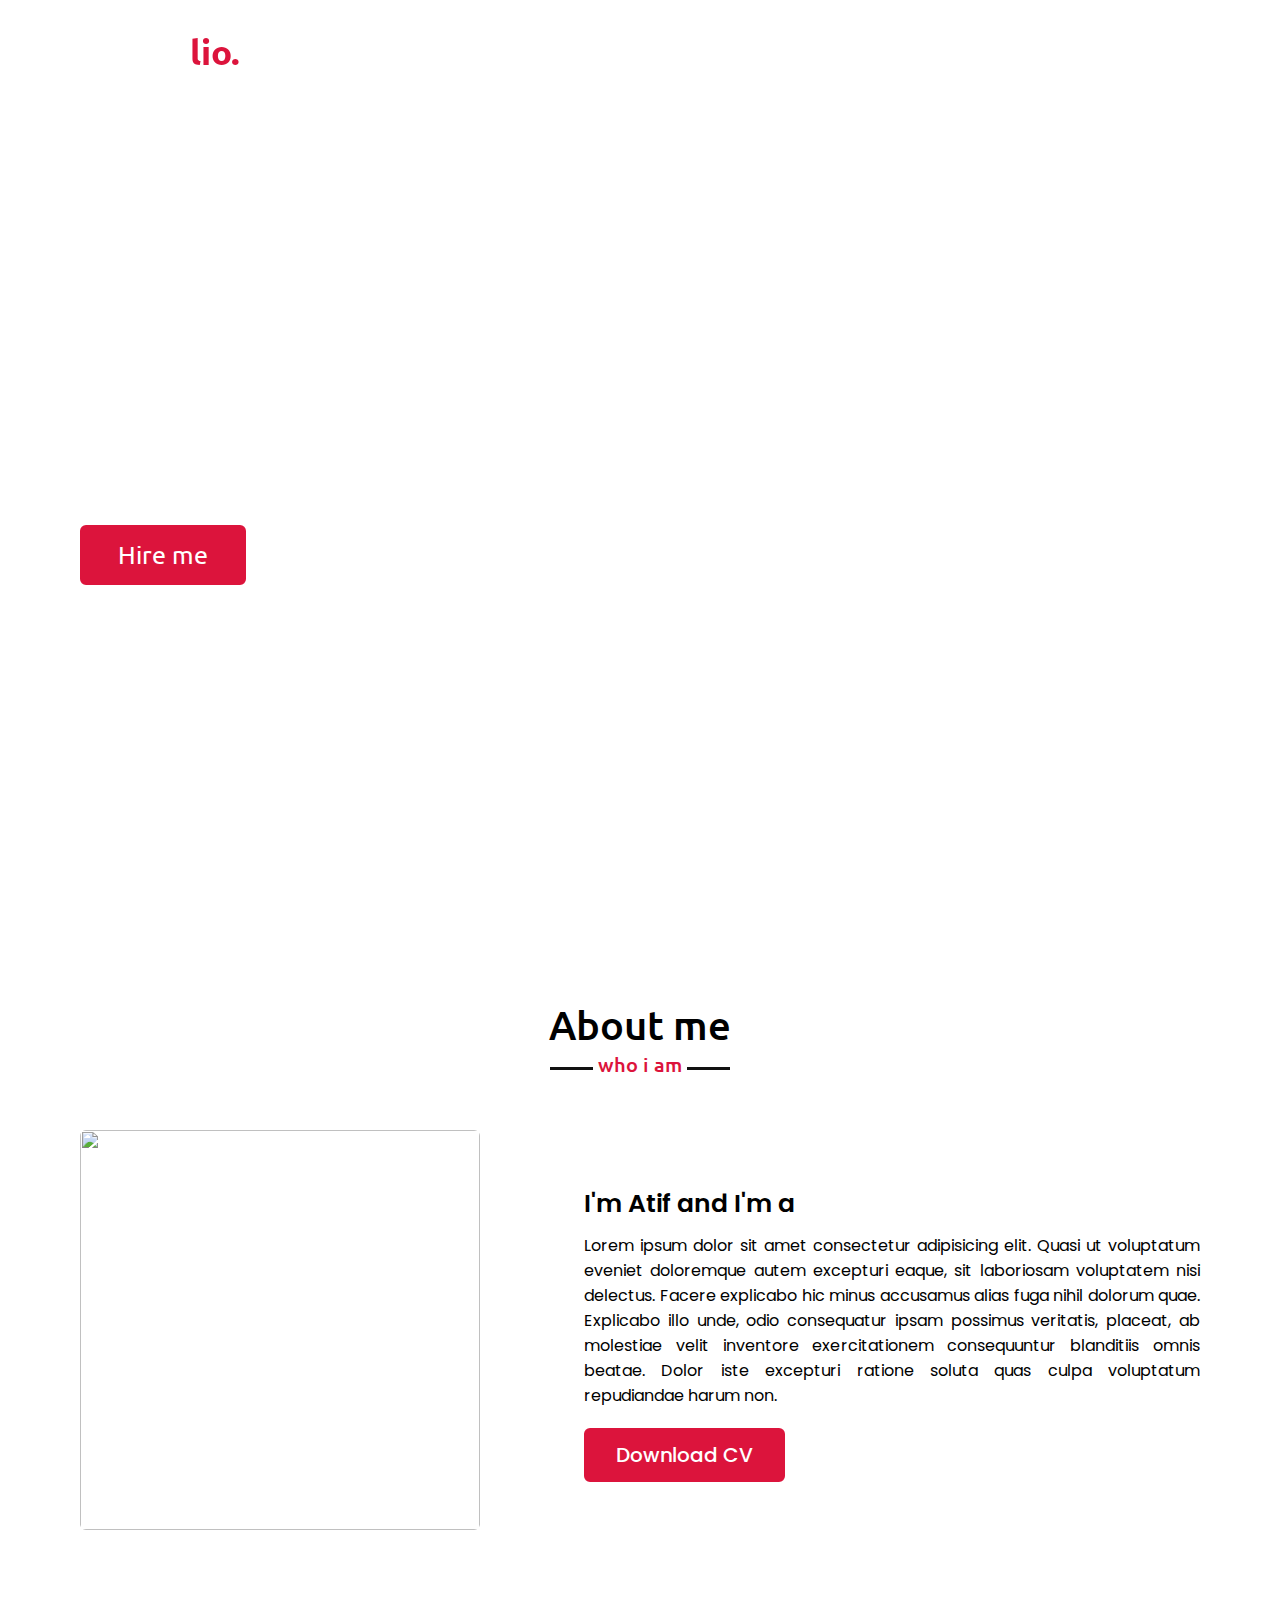
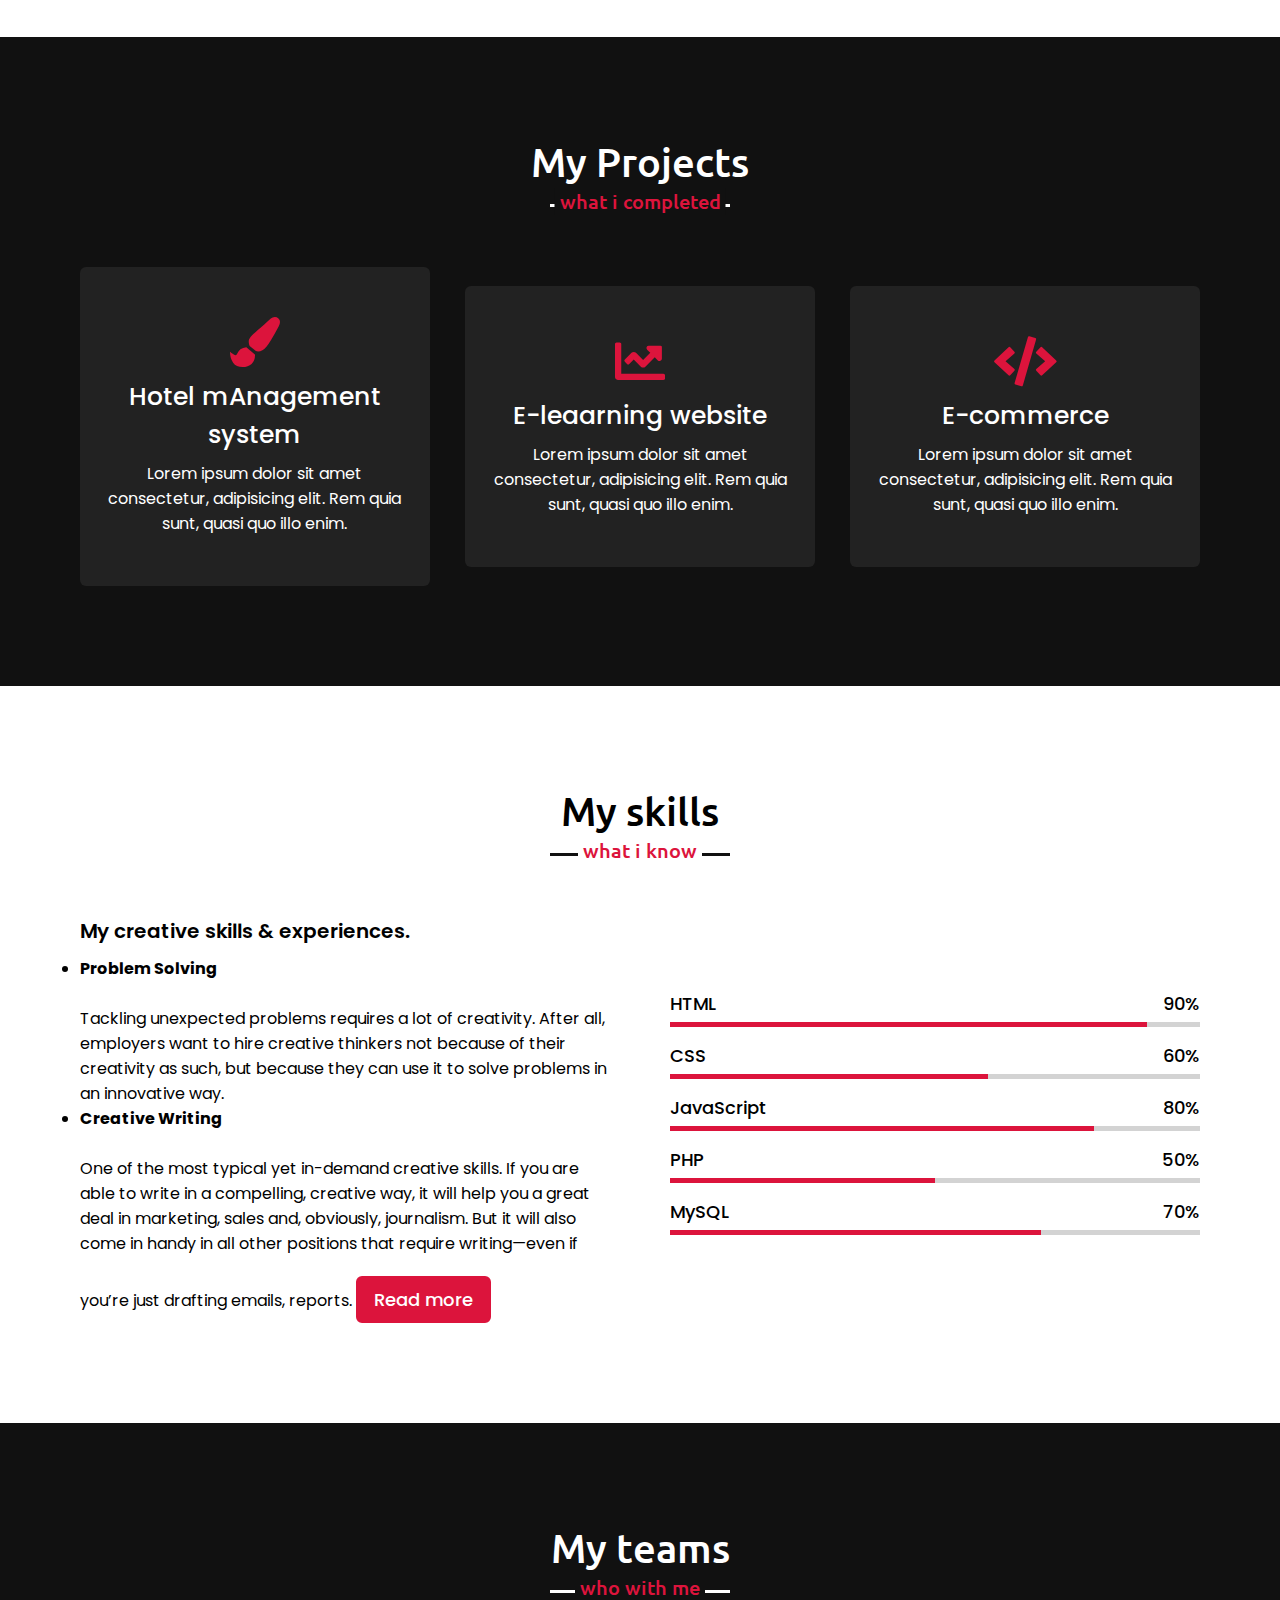
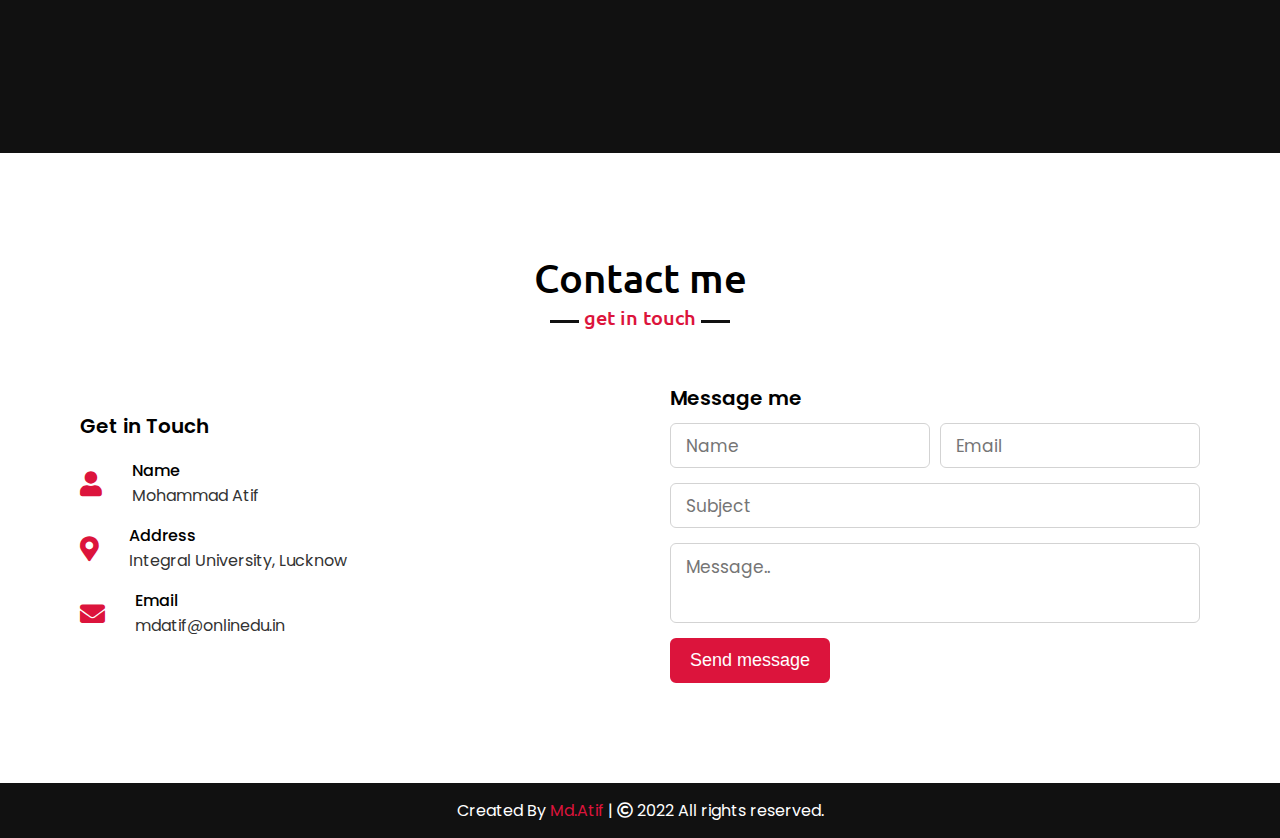
==== index.html @ 749ddd8c "Rename portpolio.html to index.html" ====
<!DOCTYPE html>
<!-- Created By CodingNepal -->
<html lang="en">
<head>
    <meta charset="UTF-8">
    <meta name="viewport" content="width=device-width, initial-scale=1.0">
    <title>Personal Portfolio Website</title>
    <link rel="stylesheet" href="style1.css">
    <link rel="stylesheet" href="https://cdnjs.cloudflare.com/ajax/libs/font-awesome/5.15.3/css/all.min.css"/>
    <script src="https://code.jquery.com/jquery-3.5.1.min.js"></script>
    <script src="https://cdnjs.cloudflare.com/ajax/libs/typed.js/2.0.11/typed.min.js"></script>
    <script src="https://cdnjs.cloudflare.com/ajax/libs/waypoints/4.0.1/jquery.waypoints.min.js"></script>
    <script src="https://cdnjs.cloudflare.com/ajax/libs/OwlCarousel2/2.3.4/owl.carousel.min.js"></script>
    <link rel="stylesheet" href="https://cdnjs.cloudflare.com/ajax/libs/OwlCarousel2/2.3.4/assets/owl.carousel.min.css"/>

</head>
<body>
    <div class="scroll-up-btn">
        <i class="fas fa-angle-up"></i>
    </div>
    <nav class="navbar">
        <div class="max-width">
            <div class="logo"><a href="#">Portfo<span>lio.</span></a></div>
            <ul class="menu">
                <li><a href="#home" class="menu-btn">Home</a></li>
                <li><a href="#about" class="menu-btn">About</a></li>
                <li><a href="#services" class="menu-btn">Services</a></li>
                <li><a href="#skills" class="menu-btn">Skills</a></li>
                <li><a href="#teams" class="menu-btn">Teams</a></li>
                <li><a href="#contact" class="menu-btn">Contact</a></li>
            </ul>
            <div class="menu-btn">
                <i class="fas fa-bars"></i>
            </div>
        </div>
    </nav>

    <!-- home section start -->
    <section class="home" id="home">
        <div class="max-width">
            <div class="home-content">
                <div class="text-1">Hello, my name is</div>
                <div class="text-2">Mohammad Atif</div>
                <div class="text-3">And I'm a <span class="typing"></span></div>
                <a href="https://www.linkedin.com/in/mohammad-atif-4885391b8/">Hire me</a>
            </div>
        </div>
    </section>

    <!-- about section start -->
    <section class="about" id="about">
        <div class="max-width">
            <h2 class="title">About me</h2>
            <div class="about-content">
                <div class="column left">
                    <img src="images/profile-1.png" alt="">
                </div>
                <div class="column right">
                    <div class="text">I'm Atif and I'm a <span class="typing-2"></span></div>
                    <p>Lorem ipsum dolor sit amet consectetur adipisicing elit. Quasi ut voluptatum eveniet doloremque autem excepturi eaque, sit laboriosam voluptatem nisi delectus. Facere explicabo hic minus accusamus alias fuga nihil dolorum quae. Explicabo illo unde, odio consequatur ipsam possimus veritatis, placeat, ab molestiae velit inventore exercitationem consequuntur blanditiis omnis beatae. Dolor iste excepturi ratione soluta quas culpa voluptatum repudiandae harum non.</p>
                    <a href="https://drive.google.com/file/d/1wuW72aYOM6fvsdvy0WV2YAFJ2g86qtog/view?usp=sharing">Download CV</a>
                </div>
            </div>
        </div>
    </section>

    <!-- services section start -->
    <section class="services" id="services">
        <div class="max-width">
            <h2 class="title">My Projects</h2>
            <div class="serv-content">
                <div class="card">
                    <div class="box">
                        <i class="fas fa-paint-brush"></i>
                        <div class="text">Hotel mAnagement system</div>
                        <p>Lorem ipsum dolor sit amet consectetur, adipisicing elit. Rem quia sunt, quasi quo illo enim.</p>
                    </div>
                </div>
                <div class="card">
                    <div class="box">
                        <i class="fas fa-chart-line"></i>
                        <div class="text">E-leaarning website</div>
                        <p>Lorem ipsum dolor sit amet consectetur, adipisicing elit. Rem quia sunt, quasi quo illo enim.</p>
                    </div>
                </div>
                <div class="card">
                    <div class="box">
                        <i class="fas fa-code"></i>
                        <div class="text">E-commerce</div>
                        <p>Lorem ipsum dolor sit amet consectetur, adipisicing elit. Rem quia sunt, quasi quo illo enim.</p>
                    </div>
                </div>
               </div>
            </div>
        </div>
    </section>

    <!-- skills section start -->
    <section class="skills" id="skills">
        <div class="max-width">
            <h2 class="title">My skills</h2>
            <div class="skills-content">
                <div class="column left">
                    <div class="text">My creative skills & experiences.</div>
                    <p>
                       
                       <ul>
                        <li> <b>Problem Solving</b> </li>
                       </ul>
                       <br>

 

                        Tackling unexpected problems requires a lot of creativity. After all, employers want to hire creative thinkers not because of their creativity as such, but because they can use it to solve problems in an innovative way.
                        <br>
                        
                         
                        <ul>
                            <li>  <b> Creative Writing</b> </li>
                           </ul>
                      
                       <br>
                        
                         
                        
                        One of the most typical yet in-demand creative skills. If you are able to write in a compelling, creative way, it will help you a great deal in marketing, sales and, obviously, journalism. But it will also come in handy in all other positions that require writing—even if you’re just drafting emails, reports.
                    
                        
                       
                    
                    <a  class="btn" onclick="myFunction()" id="myBtn">Read more</a>
                </div>
                <div class="column right">
                    <div class="bars">
                        <div class="info">
                            <span>HTML</span>
                            <span>90%</span>
                        </div>
                        <div class="line html"></div>
                    </div>
                    <div class="bars">
                        <div class="info">
                            <span>CSS</span>
                            <span>60%</span>
                        </div>
                        <div class="line css"></div>
                    </div>
                    <div class="bars">
                        <div class="info">
                            <span>JavaScript</span>
                            <span>80%</span>
                        </div>
                        <div class="line js"></div>
                    </div>
                    <div class="bars">
                        <div class="info">
                            <span>PHP</span>
                            <span>50%</span>
                        </div>
                        <div class="line php"></div>
                    </div>
                    <div class="bars">
                        <div class="info">
                            <span>MySQL</span>
                            <span>70%</span>
                        </div>
                        <div class="line mysql"></div>
                    </div>
                </div>
            </div>
        </div>
    </section>

    

    <!-- teams section start -->
    <section class="teams" id="teams">
        <div class="max-width">
            <h2 class="title">My teams</h2>
            <div class="carousel owl-carousel">
                <div class="card">
                    <div class="box">
                        <img src="/images/profile-1.jpeg" alt="">
                        <div class="text">Md.Hamza</div>
                        <!-- <p>Lorem ipsum dolor sit amet consectetur adipisicing elit.</p> -->
                    </div>
                </div>
                <div class="card">
                    <div class="box">
                        <img src="/images/profile-2.jpeg" alt="">
                        <div class="text">Md.Ahmad</div>
                        <!-- <p>Lorem ipsum dolor sit amet consectetur adipisicing elit.</p> -->
                    </div>
                </div>
                <div class="card">
                    <div class="box">
                        <img src="/images/profile-3.jpeg" alt="">
                        <div class="text">Md.Altmash</div>
                        <!-- <p>Lorem ipsum dolor sit amet consectetur adipisicing elit.</p> -->
                    </div>
                </div>
                <div class="card">
                    <div class="box">
                        <img src="/images/profile-4.jpeg" alt="">
                        <div class="text">Zoya khan</div>
                        <!-- <p>Lorem ipsum dolor sit amet consectetur adipisicing elit.</p> -->
                    </div>
                </div>
                <div class="card">
                    <div class="box">
                        <img src="/images/profile-5.jpeg" alt="">
                        <div class="text">Someone name</div>
                        <!-- <p>Lorem ipsum dolor sit amet consectetur adipisicing elit.</p> -->
                    </div>
                </div>
            </div>
        </div>
    </section>

    <!-- contact section start -->
    <section class="contact" id="contact">
        <div class="max-width">
            <h2 class="title">Contact me</h2>
            <div class="contact-content">
                <div class="column left">
                    <div class="text">Get in Touch</div>
                    <!-- <p>Lorem, ipsum dolor sit amet consectetur adipisicing elit. Dignissimos harum corporis fuga corrupti. Doloribus quis soluta nesciunt veritatis vitae nobis?</p> -->
                    <div class="icons">
                        <div class="row">
                            <i class="fas fa-user"></i>
                            <div class="info">
                                <div class="head">Name</div>
                                <div class="sub-title">Mohammad Atif</div>
                            </div>
                        </div>
                        <div class="row">
                            <i class="fas fa-map-marker-alt"></i>
                            <div class="info">
                                <div class="head">Address</div>
                                <div class="sub-title">Integral University, Lucknow</div>
                            </div>
                        </div>
                        <div class="row">
                            <i class="fas fa-envelope"></i>
                            <div class="info">
                                <div class="head">Email</div>
                                <div class="sub-title"  href="mailto:mdatif@onlinedu.in" >mdatif@onlinedu.in</div>
                            </div>
                        </div>
                    </div>
                </div>
                <div class="column right">
                    <div class="text">Message me</div>
                    <form action="index.php">
                        <div class="fields">
                            <div class="field name">
                                <input type="text" placeholder="Name" required>
                            </div>
                            <div class="field email">
                                <input type="email" placeholder="Email" required>
                            </div>
                        </div>
                        <div class="field">
                            <input type="text" placeholder="Subject" required>
                        </div>
                        <div class="field textarea">
                            <textarea cols="30" rows="10" placeholder="Message.." required></textarea>
                        </div>
                        <div class="button-area">
                            <button type="submit">Send message</button>
                        </div>
                    </form>
                </div>
            </div>
        </div>
    </section>

    <!-- footer section start -->
    <footer>
        <span>Created By <a href="https://mdatif.000webhostapp.com/">Md.Atif</a> | <span class="far fa-copyright"></span> 2022 All rights reserved.</span>
    </footer>

    <script src="script1.js"></script>
</body>
</html>
---- style1.css ----
/*  import google fonts */
@import url('https://fonts.googleapis.com/css2?family=Poppins:wght@400;500;600;700&family=Ubuntu:wght@400;500;700&display=swap');

*{
    margin: 0;
    padding: 0;
    box-sizing: border-box;
    text-decoration: none;
}
html{
    scroll-behavior: smooth;
}

/* custom scroll bar */
::-webkit-scrollbar {
    width: 10px;
}
::-webkit-scrollbar-track {
    background: #f1f1f1;
}
::-webkit-scrollbar-thumb {
    background: #888;
}

::-webkit-scrollbar-thumb:hover {
    background: #555;
}

/* all similar content styling codes */
section{
    padding: 100px 0;
}
.max-width{
    max-width: 1300px;
    padding: 0 80px;
    margin: auto;
}
.about, .services, .skills, .teams, .contact, footer{
    font-family: 'Poppins', sans-serif;
}
.about .about-content,
.services .serv-content,
.skills .skills-content,
.contact .contact-content{
    display: flex;
    flex-wrap: wrap;
    align-items: center;
    justify-content: space-between;
}
section .title{
    position: relative;
    text-align: center;
    font-size: 40px;
    font-weight: 500;
    margin-bottom: 60px;
    padding-bottom: 20px;
    font-family: 'Ubuntu', sans-serif;
}
section .title::before{
    content: "";
    position: absolute;
    bottom: 0px;
    left: 50%;
    width: 180px;
    height: 3px;
    background: #111;
    transform: translateX(-50%);
}
section .title::after{
    position: absolute;
    bottom: -8px;
    left: 50%;
    font-size: 20px;
    color: crimson;
    padding: 0 5px;
    background: #fff;
    transform: translateX(-50%);
}

/* navbar styling */
.navbar{
    position: fixed;
    width: 100%;
    z-index: 999;
    padding: 30px 0;
    font-family: 'Ubuntu', sans-serif;
    transition: all 0.3s ease;
}
.navbar.sticky{
    padding: 15px 0;
    background: crimson;
}
.navbar .max-width{
    display: flex;
    align-items: center;
    justify-content: space-between;
}
.navbar .logo a{
    color: #fff;
    font-size: 35px;
    font-weight: 600;
}
.navbar .logo a span{
    color: crimson;
    transition: all 0.3s ease;
}
.navbar.sticky .logo a span{
    color: #fff;
}
.navbar .menu li{
    list-style: none;
    display: inline-block;
}
.navbar .menu li a{
    display: block;
    color: #fff;
    font-size: 18px;
    font-weight: 500;
    margin-left: 25px;
    transition: color 0.3s ease;
}
.navbar .menu li a:hover{
    color: crimson;
}
.navbar.sticky .menu li a:hover{
    color: #fff;
}

/* menu btn styling */
.menu-btn{
    color: #fff;
    font-size: 23px;
    cursor: pointer;
    display: none;
}
.scroll-up-btn{
    position: fixed;
    height: 45px;
    width: 42px;
    background: crimson;
    right: 30px;
    bottom: 10px;
    text-align: center;
    line-height: 45px;
    color: #fff;
    z-index: 9999;
    font-size: 30px;
    border-radius: 6px;
    border-bottom-width: 2px;
    cursor: pointer;
    opacity: 0;
    pointer-events: none;
    transition: all 0.3s ease;
}
.scroll-up-btn.show{
    bottom: 30px;
    opacity: 1;
    pointer-events: auto;
}
.scroll-up-btn:hover{
    filter: brightness(90%);
}


/* home section styling */
.home{
    display: flex;
    background: url("images/banner1.png") no-repeat center;
    height: 100vh;
    color: #fff;
    min-height: 500px;
    background-size: cover;
    background-attachment: fixed;
    font-family: 'Ubuntu', sans-serif;
}
.home .max-width{
  width: 100%;
  display: flex;
}
.home .max-width .row{
  margin-right: 0;
}
.home .home-content .text-1{
    font-size: 27px;
}
.home .home-content .text-2{
    font-size: 75px;
    font-weight: 600;
    margin-left: -3px;
}
.home .home-content .text-3{
    font-size: 40px;
    margin: 5px 0;
}
.home .home-content .text-3 span{
    color: crimson;
    font-weight: 500;
}
.home .home-content a{
    display: inline-block;
    background: crimson;
    color: #fff;
    font-size: 25px;
    padding: 12px 36px;
    margin-top: 20px;
    font-weight: 400;
    border-radius: 6px;
    border: 2px solid crimson;
    transition: all 0.3s ease;
}
a:hover{
    color: crimson;
    background: none;
    cursor: pointer;
}

/* about section styling */
.about .title::after{
    content: "who i am";
}
.about .about-content .left{
    width: 45%;
}
.about .about-content .left img{
    height: 400px;
    width: 400px;
    object-fit: cover;
    border-radius: 6px;
}
.about .about-content .right{
    width: 55%;
}
.about .about-content .right .text{
    font-size: 25px;
    font-weight: 600;
    margin-bottom: 10px;
}
.about .about-content .right .text span{
    color: crimson;
}
.about .about-content .right p{
    text-align: justify;
}
.about .about-content .right a{
    display: inline-block;
    background: crimson;
    color: #fff;
    font-size: 20px;
    font-weight: 500;
    padding: 10px 30px;
    margin-top: 20px;
    border-radius: 6px;
    border: 2px solid crimson;
    transition: all 0.3s ease;
}
.about .about-content .right a:hover{
    color: crimson;
    background: none;
}

/* services section styling */
.services, .teams{
    color:#fff;
    background: #111;
}
.services .title::before,
.teams .title::before{
    background: #fff;
}
.services .title::after,
.teams .title::after{
    background: #111;
    content: "what i completed";
}
.services .serv-content .card{
    width: calc(33% - 20px);
    background: #222;
    text-align: center;
    border-radius: 6px;
    padding: 50px 25px;
    cursor: pointer;
    transition: all 0.3s ease;
}
.services .serv-content .card:hover{
    background: crimson;
}
.services .serv-content .card .box{
    transition: all 0.3s ease;
}
.services .serv-content .card:hover .box{
    transform: scale(1.05);
}
.services .serv-content .card i{
    font-size: 50px;
    color: crimson;
    transition: color 0.3s ease;
}
.services .serv-content .card:hover i{
    color: #fff;
}
.services .serv-content .card .text{
    font-size: 25px;
    font-weight: 500;
    margin: 10px 0 7px 0;
}

/* skills section styling */

.skills .title::after{
    content: "what i know";
}
.skills .skills-content .column{
    width: calc(50% - 30px);
}
.skills .skills-content .left .text{
    font-size: 20px;
    font-weight: 600;
    margin-bottom: 10px;
}
.skills .skills-content .left p{
    text-align: justify;
}
.skills .skills-content .left a{
    display: inline-block;
    background: crimson;
    color: #fff;
    font-size: 18px;
    font-weight: 500;
    padding: 8px 16px;
    margin-top: 20px;
    border-radius: 6px;
    border: 2px solid crimson;
    transition: all 0.3s ease;
}
.skills .skills-content .left a:hover{
    color: crimson;
    background: none;
}
.skills .skills-content .right .bars{
    margin-bottom: 15px;
}
.skills .skills-content .right .info{
    display: flex;
    margin-bottom: 5px;
    align-items: center;
    justify-content: space-between;
}
.skills .skills-content .right span{
    font-weight: 500;
    font-size: 18px;
}
.skills .skills-content .right .line{
    height: 5px;
    width: 100%;
    background: lightgrey;
    position: relative;
}
.skills .skills-content .right .line::before{
    content: "";
    position: absolute;
    height: 100%;
    left: 0;
    top: 0;
    background: crimson;
}
.skills-content .right .html::before{
    width: 90%;
}
.skills-content .right .css::before{
    width: 60%;
}
.skills-content .right .js::before{
    width: 80%;
}
.skills-content .right .php::before{
    width: 50%;
}
.skills-content .right .mysql::before{
    width: 70%;
}

/* teams section styling */
.teams .title::after{
    content: "who with me";
}
.teams .carousel .card{
    background: #222;
    border-radius: 6px;
    padding: 25px 35px;
    text-align: center;
    overflow: hidden;
    transition: all 0.3s ease;
}
.teams .carousel .card:hover{
    background: crimson;
}
.teams .carousel .card .box{
    display: flex;
    flex-direction: column;
    align-items: center;
    justify-content: center;
    transition: all 0.3s ease;
}
.teams .carousel .card:hover .box{
    transform: scale(1.05);
}
.teams .carousel .card .text{
    font-size: 25px;
    font-weight: 500;
    margin: 10px 0 7px 0;
}
.teams .carousel .card img{
    height: 150px;
    width: 150px;
    object-fit: cover;
    border-radius: 50%;
    border: 5px solid crimson;
    transition: all 0.3s ease;
}
.teams .carousel .card:hover img{
    border-color: #fff;
}
.owl-dots{
    text-align: center;
    margin-top: 20px;
}
.owl-dot{
    height: 13px;
    width: 13px;
    margin: 0 5px;
    outline: none!important;
    border-radius: 50%;
    border: 2px solid crimson!important;
    transition: all 0.3s ease;
}
.owl-dot.active{
    width: 35px;
    border-radius: 14px;
}
.owl-dot.active,
.owl-dot:hover{
    background: crimson!important;
}

/* contact section styling */
.contact .title::after{
    content: "get in touch";
}
.contact .contact-content .column{
    width: calc(50% - 30px);
}
.contact .contact-content .text{
    font-size: 20px;
    font-weight: 600;
    margin-bottom: 10px;
}
.contact .contact-content .left p{
    text-align: justify;
}
.contact .contact-content .left .icons{
    margin: 10px 0;
}
.contact .contact-content .row{
    display: flex;
    height: 65px;
    align-items: center;
}
.contact .contact-content .row .info{
    margin-left: 30px;
}
.contact .contact-content .row i{
    font-size: 25px;
    color: crimson;
}
.contact .contact-content .info .head{
    font-weight: 500;
}
.contact .contact-content .info .sub-title{
    color: #333;
}
.contact .right form .fields{
    display: flex;
}
.contact .right form .field,
.contact .right form .fields .field{
    height: 45px;
    width: 100%;
    margin-bottom: 15px;
}
.contact .right form .textarea{
    height: 80px;
    width: 100%;
}
.contact .right form .name{
    margin-right: 10px;
}
.contact .right form .field input,
.contact .right form .textarea textarea{
    height: 100%;
    width: 100%;
    border: 1px solid lightgrey;
    border-radius: 6px;
    outline: none;
    padding: 0 15px;
    font-size: 17px;
    font-family: 'Poppins', sans-serif;
    transition: all 0.3s ease;
}
.contact .right form .field input:focus,
.contact .right form .textarea textarea:focus{
    border-color: #b3b3b3;
}
.contact .right form .textarea textarea{
  padding-top: 10px;
  resize: none;
}
.contact .right form .button-area{
  display: flex;
  align-items: center;
}
.right form .button-area button{
  color: #fff;
  display: block;
  width: 160px!important;
  height: 45px;
  outline: none;
  font-size: 18px;
  font-weight: 500;
  border-radius: 6px;
  cursor: pointer;
  flex-wrap: nowrap;
  background: crimson;
  border: 2px solid crimson;
  transition: all 0.3s ease;
}
.right form .button-area button:hover{
  color: crimson;
  background: none;
}
/* footer section styling */
footer{
    background: #111;
    padding: 15px 23px;
    color: #fff;
    text-align: center;
}
footer span a{
    color: crimson;
    text-decoration: none;
}
footer span a:hover{
    text-decoration: underline;
}


/* responsive media query start */
@media (max-width: 1104px) {
    .about .about-content .left img{
        height: 350px;
        width: 350px;
    }
}

@media (max-width: 991px) {
    .max-width{
        padding: 0 50px;
    }
}
@media (max-width: 947px){
    .menu-btn{
        display: block;
        z-index: 999;
    }
    .menu-btn i.active:before{
        content: "\f00d";
    }
    .navbar .menu{
        position: fixed;
        height: 100vh;
        width: 100%;
        left: -100%;
        top: 0;
        background: #111;
        text-align: center;
        padding-top: 80px;
        transition: all 0.3s ease;
    }
    .navbar .menu.active{
        left: 0;
    }
    .navbar .menu li{
        display: block;
    }
    .navbar .menu li a{
        display: inline-block;
        margin: 20px 0;
        font-size: 25px;
    }
    .home .home-content .text-2{
        font-size: 70px;
    }
    .home .home-content .text-3{
        font-size: 35px;
    }
    .home .home-content a{
        font-size: 23px;
        padding: 10px 30px;
    }
    .max-width{
        max-width: 930px;
    }
    .about .about-content .column{
        width: 100%;
    }
    .about .about-content .left{
        display: flex;
        justify-content: center;
        margin: 0 auto 60px;
    }
    .about .about-content .right{
        flex: 100%;
    }
    .services .serv-content .card{
        width: calc(50% - 10px);
        margin-bottom: 20px;
    }
    .skills .skills-content .column,
    .contact .contact-content .column{
        width: 100%;
        margin-bottom: 35px;
    }
}

@media (max-width: 690px) {
    .max-width{
        padding: 0 23px;
    }
    .home .home-content .text-2{
        font-size: 60px;
    }
    .home .home-content .text-3{
        font-size: 32px;
    }
    .home .home-content a{
        font-size: 20px;
    }
    .services .serv-content .card{
        width: 100%;
    }
}

@media (max-width: 500px) {
    .home .home-content .text-2{
        font-size: 50px;
    }
    .home .home-content .text-3{
        font-size: 27px;
    }
    .about .about-content .right .text,
    .skills .skills-content .left .text{
        font-size: 19px;
    }
    .contact .right form .fields{
        flex-direction: column;
    }
    .contact .right form .name,
    .contact .right form .email{
        margin: 0;
    }
    .right form .error-box{
       width: 150px;
    }
    .scroll-up-btn{
        right: 15px;
        bottom: 15px;
        height: 38px;
        width: 35px;
        font-size: 23px;
        line-height: 38px;
    }
}

.background{
    background-image: url(./images/banner.jpg);
    height: 50vw;
    min-height: 80px;
    background-position: top center;
    background-size: 100%;
    background-repeat: no-repeat;
    background-color: #ffffff; 
    background-attachment: fixed;
 }


 @media screen and (max-width: 700px) {
    *{
      margin: 0;
      padding: 0;
      box-sizing: border-box;
      list-style: none;
      max-width: 100%;
    }
    .navbar{
      display: flex;
      align-items: center;
      padding: 0px;
      line-height: 2%;
    }
    nav a{
      text-decoration: none;
      padding:0%;
      font-weight: 600;
      font-size: 12px;
      color: #555; 
      flex-direction: column;
    }
    h1{
      text-align: left;
      text-decoration: none;
      font-family: Georgia, 'Times New Roman', Times, serif;
      font-weight: 700;
      font-size: 30px;
      color: #533468;
      padding-left: 2%;
      line-height: 100%;
    }
    .background{
      background-image: url(./images/banner.jpg);
      height: 50vw;
      min-height: 0px;
      padding: 0%;
      background-position: center;
      background-size: 100%;
      background-repeat: no-repeat;
      background-color: #ffffff; 
      background-attachment: scroll;
    }
    .h2{
      text-decoration: none;
      font-size: 10px;
      padding-bottom: 0%;
    }
     section:nth-child(even){
      background-color: #ececec;
      padding-top: 0px;
      padding-bottom: 10px;
    }
    .carousel-cell {
      width: 50%;
      margin-right: 10px;
      border-radius: 5px;
    }
    iframe{
      padding: 10px 5px;
      padding-left: 5px;
    }
    p{
      text-align: justify center;
      font-size: 8px;
      padding-right: 30px;
      padding-left: 30px;
   }
    .library{
      padding-left: 2px;
      padding-right: 2px;
      padding-bottom: 5px;
      background-position: center;
    }
    footer section{
      background-color: #2e2e2ef0;
      font-family:'Times New Roman', Times, serif;
      color: #ececec;
      text-align: center;
      letter-spacing: 0.5px;
      padding: 5% 2% 5% 2%;
    }
    h3{
      font-size: 8px;
    }
    .about{
      font-size: 8px;
      padding-top: 0%;
    }
    .cell{
      font-size: 6px;
      padding-top: 2%;
      padding-bottom: 1%;
      padding-left: 0%;
      padding-right: 0%;
      
    }
    .copy{
      text-decoration: none;
      text-align: left;
      font-size: 5px;
      padding-left: 0%;
    }
    .dev{
      text-decoration: none;
      text-align: right;
      padding-left: 40%;
      padding-right: 0%;
      font-size: 5px;
    }
    .top{
      font-size: 12px;
    }
    table{
      background-color: #ececec;
      padding: 0%;
      font-size: 10px;
    }
    .bca{
      font-size: 20px;
      color: #533468;
      padding-left: 0%;
      padding-top: 5%;
      text-align: center;
    }
    .department{
      font-size: 10px;
      color: #533468;
      padding-left: 10%;
    }
    .program{
      font-size: 8px;
      text-align: justify;
      padding-left: 10%;
      padding-right: 10%;
    }
    .list{
      font-size: 8px;
      text-align: justify;
      padding-left: 10%;
      padding-right: 10%;
      list-style: none;
    }
   
  }
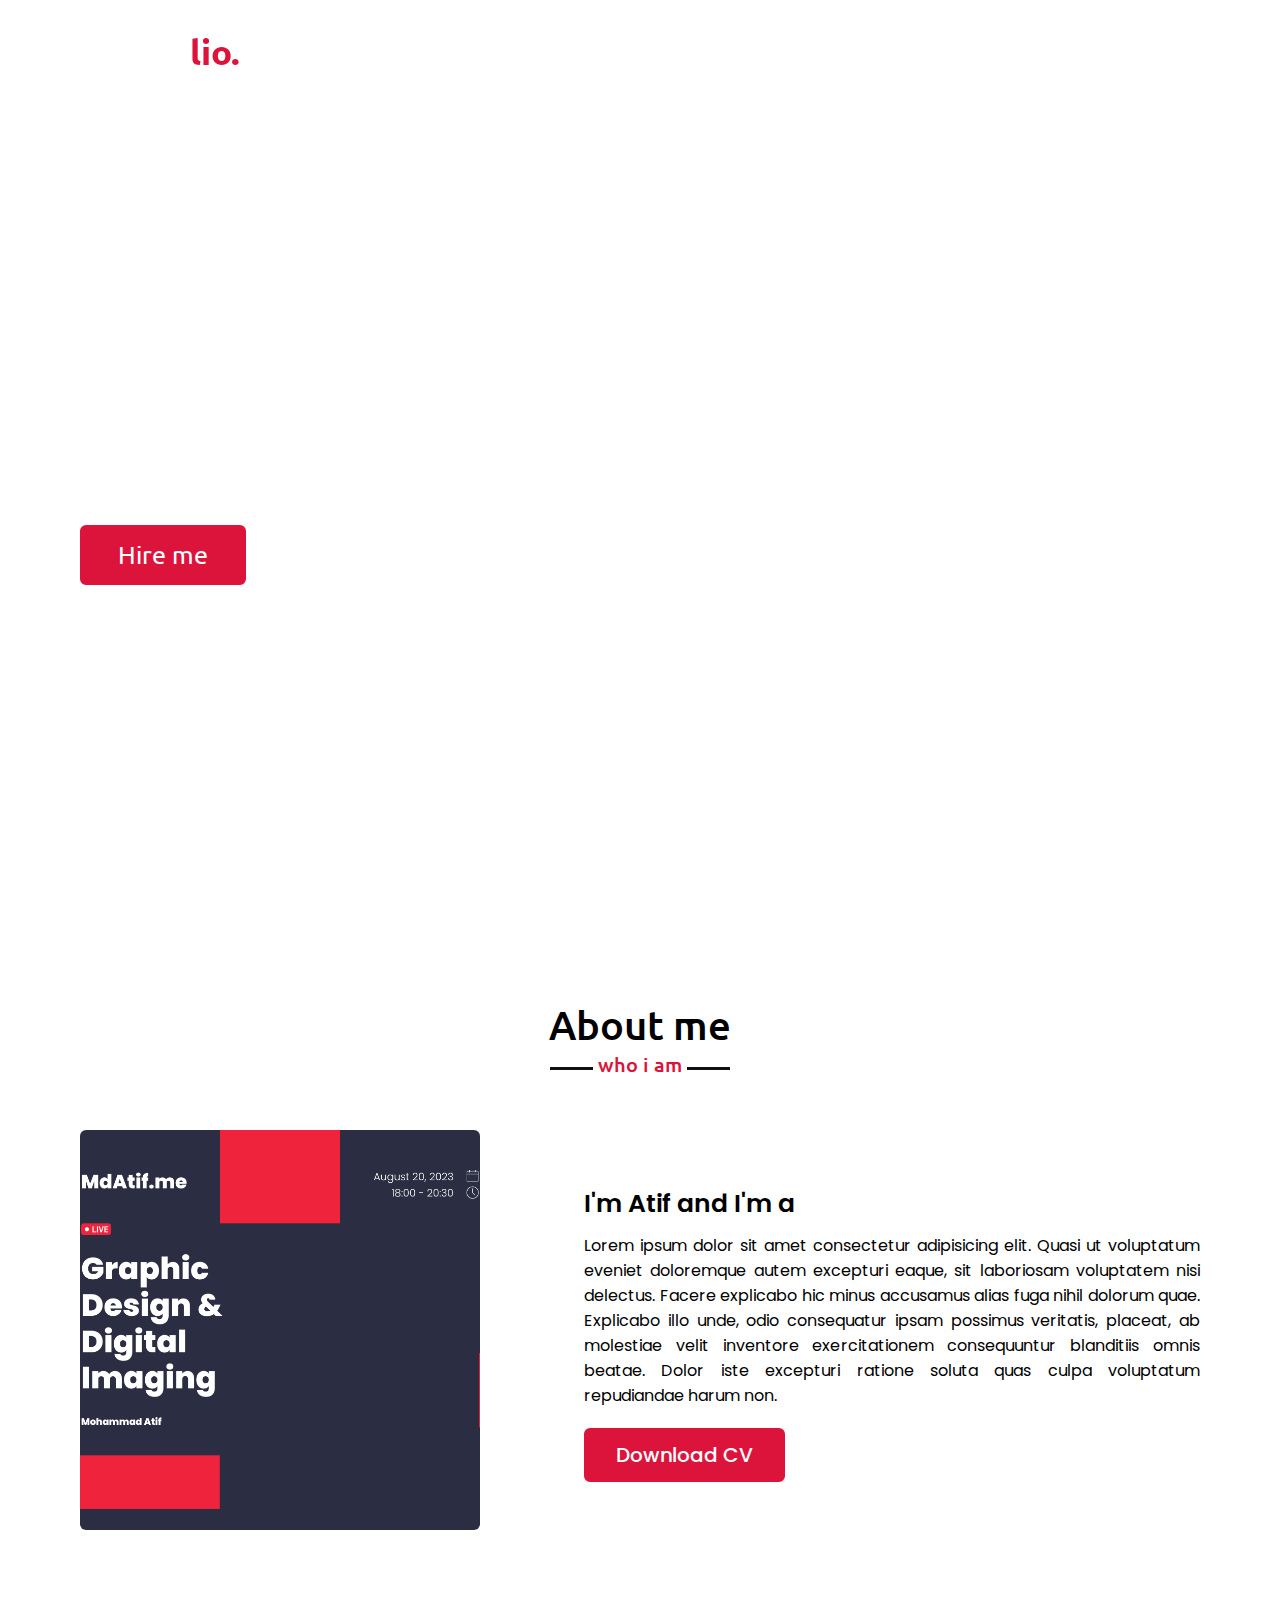
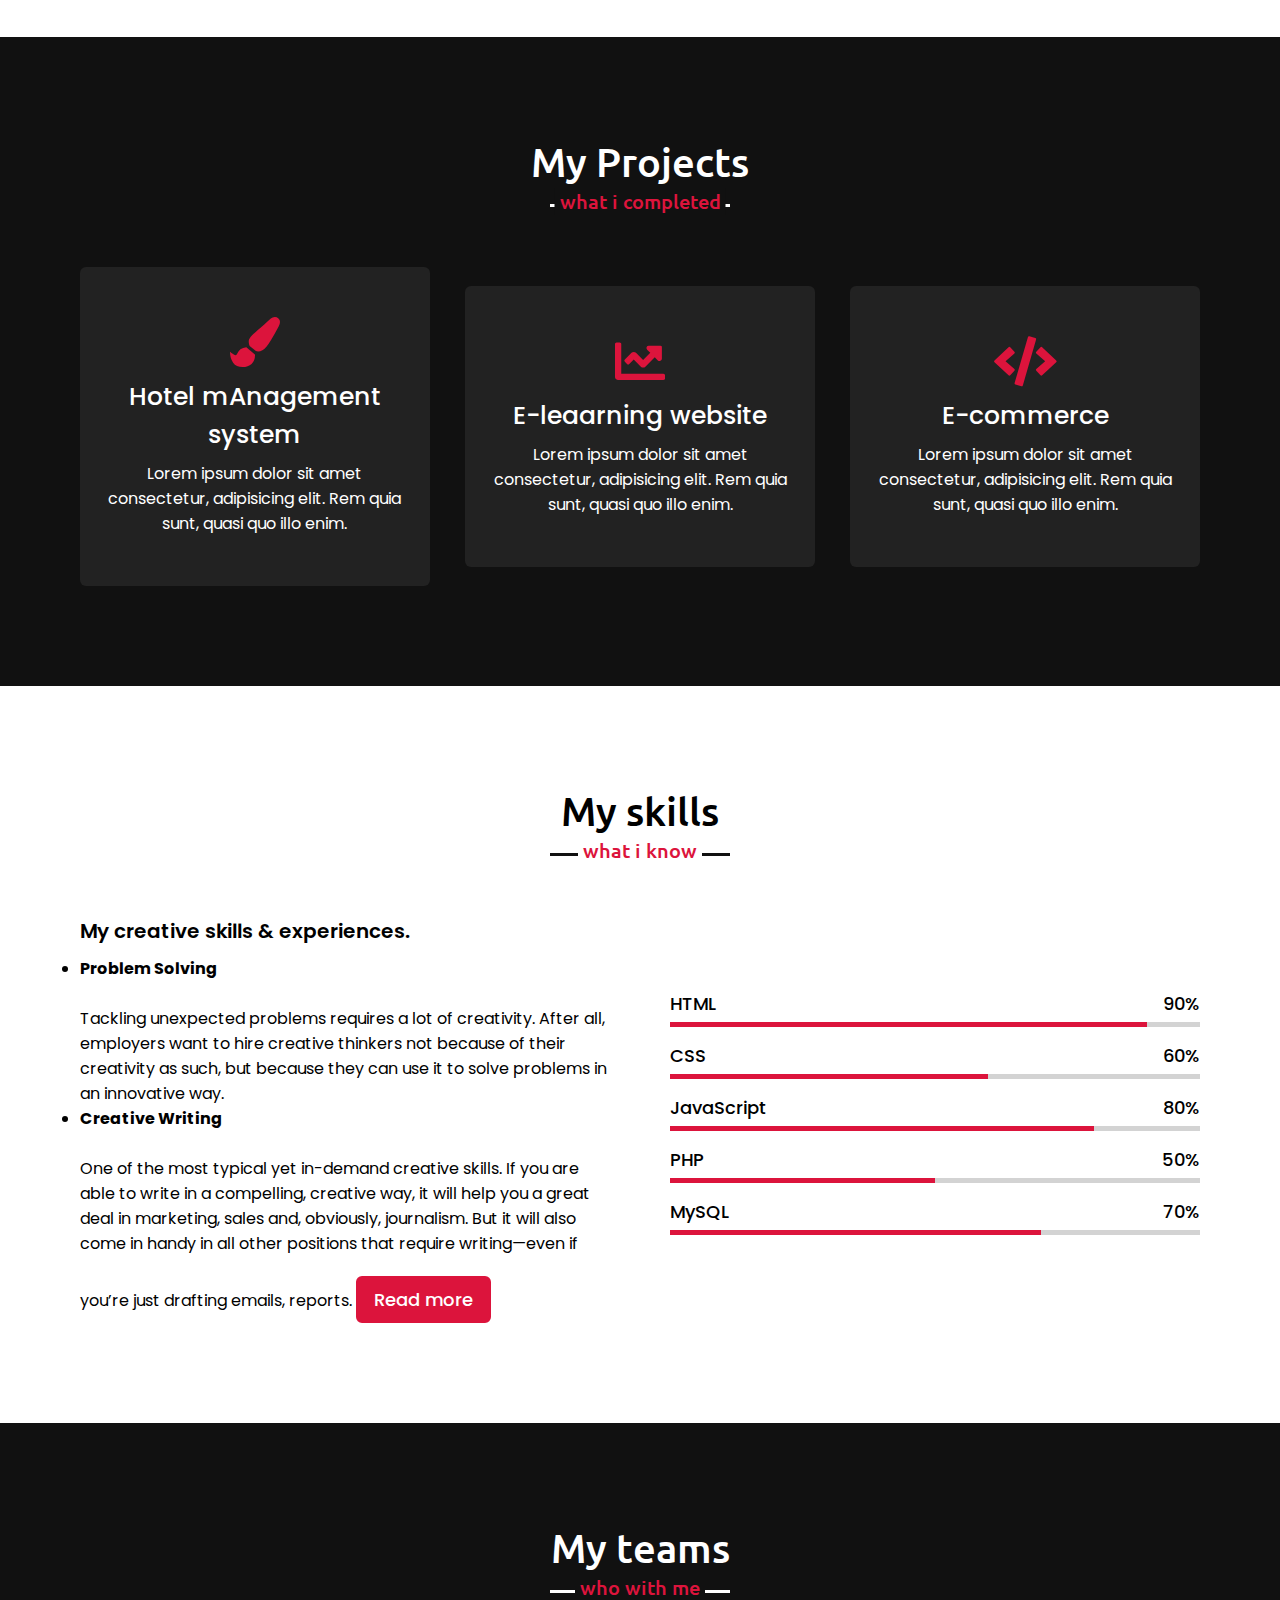
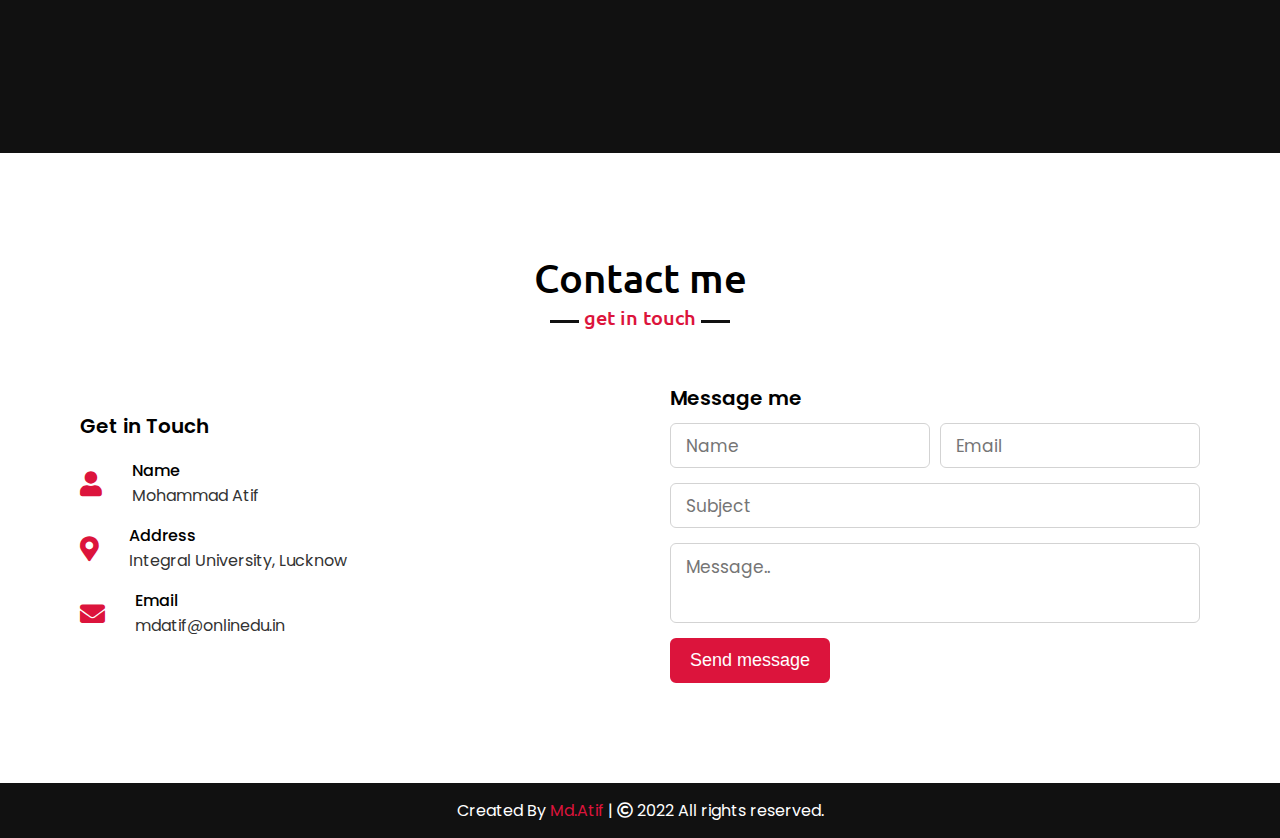
==== commit a105dc02: "Update index.html" ====
--- a/index.html
+++ b/index.html
@@ -53,7 +53,7 @@
             <h2 class="title">About me</h2>
             <div class="about-content">
                 <div class="column left">
-                    <img src="images/profile-1.png" alt="">
+                    <img src="profile-1.png" alt="">
                 </div>
                 <div class="column right">
                     <div class="text">I'm Atif and I'm a <span class="typing-2"></span></div>
@@ -180,35 +180,35 @@
             <div class="carousel owl-carousel">
                 <div class="card">
                     <div class="box">
-                        <img src="/images/profile-1.jpeg" alt="">
+                        <img src="profile-1.jpeg" alt="">
                         <div class="text">Md.Hamza</div>
                         <!-- <p>Lorem ipsum dolor sit amet consectetur adipisicing elit.</p> -->
                     </div>
                 </div>
                 <div class="card">
                     <div class="box">
-                        <img src="/images/profile-2.jpeg" alt="">
+                        <img src="profile-2.jpeg" alt="">
                         <div class="text">Md.Ahmad</div>
                         <!-- <p>Lorem ipsum dolor sit amet consectetur adipisicing elit.</p> -->
                     </div>
                 </div>
                 <div class="card">
                     <div class="box">
-                        <img src="/images/profile-3.jpeg" alt="">
+                        <img src="profile-3.jpeg" alt="">
                         <div class="text">Md.Altmash</div>
                         <!-- <p>Lorem ipsum dolor sit amet consectetur adipisicing elit.</p> -->
                     </div>
                 </div>
                 <div class="card">
                     <div class="box">
-                        <img src="/images/profile-4.jpeg" alt="">
+                        <img src="profile-4.jpeg" alt="">
                         <div class="text">Zoya khan</div>
                         <!-- <p>Lorem ipsum dolor sit amet consectetur adipisicing elit.</p> -->
                     </div>
                 </div>
                 <div class="card">
                     <div class="box">
-                        <img src="/images/profile-5.jpeg" alt="">
+                        <img src="profile-5.jpeg" alt="">
                         <div class="text">Someone name</div>
                         <!-- <p>Lorem ipsum dolor sit amet consectetur adipisicing elit.</p> -->
                     </div>
